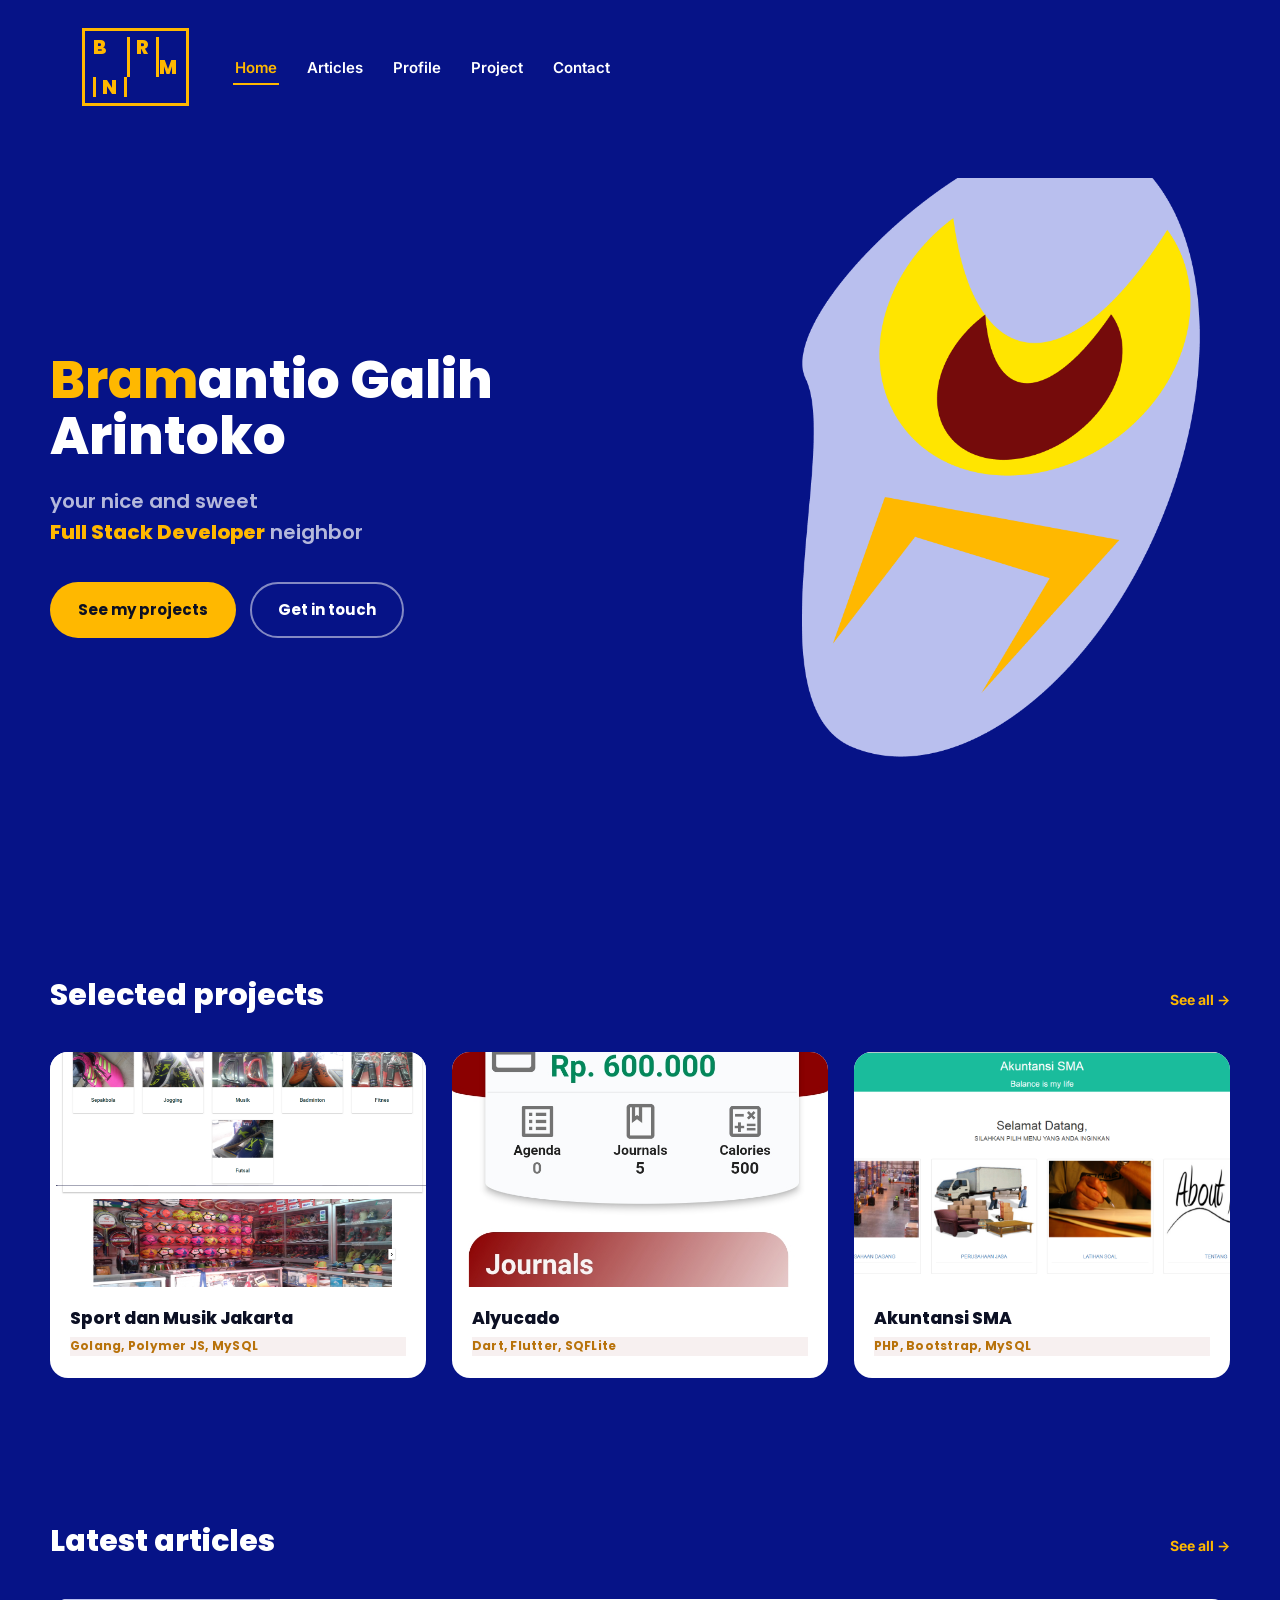
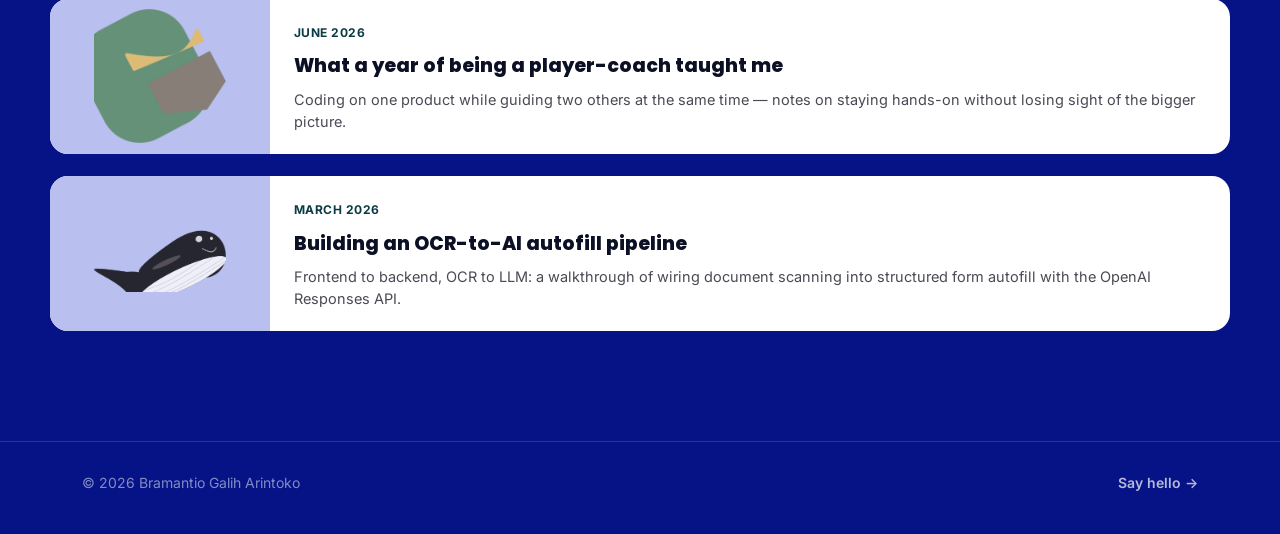
==== index.html @ aebf54bb "Initial portfolio site" ====
<!DOCTYPE html>
<html lang="en">
<head>
<meta charset="UTF-8" />
<meta name="viewport" content="width=device-width, initial-scale=1.0" />
<title>Bramantio Galih Arintoko — Full Stack Developer</title>
<meta name="description" content="Portfolio of Bramantio Galih Arintoko, a full stack developer working across Go, PHP, and React." />
<link rel="stylesheet" href="css/style.css" />
</head>
<body data-page="home">

<header class="site-header">
  <nav class="navbar wrap">
    <a class="brand" href="index.html" aria-label="Home">
      <span class="brand-mark">B<span class="t">R</span><br />M<span class="t">N</span></span>
    </a>
    <button class="nav-toggle" aria-label="Toggle menu">☰</button>
    <ul class="nav-links">
      <li><a href="index.html" data-page="home">Home</a></li>
      <li><a href="article.html" data-page="article">Articles</a></li>
      <li><a href="profile.html" data-page="profile">Profile</a></li>
      <li><a href="project.html" data-page="project">Project</a></li>
      <li><a href="contact.html" data-page="contact">Contact</a></li>
    </ul>
  </nav>
</header>

<main>
  <section class="hero wrap">
    <div class="hero-grid">
      <div class="eyebrow-name">
        <h1><span class="accent">Bram</span>antio Galih<br />Arintoko</h1>
        <p class="tagline">your nice and sweet<br /><b>Full Stack Developer</b> neighbor</p>
        <div class="hero-actions">
          <a class="btn btn-primary" href="project.html">See my projects</a>
          <a class="btn btn-outline" href="contact.html">Get in touch</a>
        </div>
      </div>
      <div class="hero-art">
        <img src="assets/dark/home-hero.png" alt="" />
      </div>
    </div>
  </section>

  <section class="section wrap">
    <div class="section-head">
      <h2>Selected projects</h2>
      <a class="see-all" href="project.html">See all &rarr;</a>
    </div>
    <div class="grid-3" id="home-projects"></div>
  </section>

  <section class="section wrap">
    <div class="section-head">
      <h2>Latest articles</h2>
      <a class="see-all" href="article.html">See all &rarr;</a>
    </div>
    <div class="article-list" id="home-articles"></div>
  </section>
</main>

<footer class="site-footer">
  <div class="wrap">
    <span>&copy; 2026 Bramantio Galih Arintoko</span>
    <a href="contact.html">Say hello →</a>
  </div>
</footer>

<script src="js/data.js"></script>
<script src="js/main.js"></script>
<script>
  const homeProjects = document.getElementById("home-projects");
  PROJECTS.slice(0, 3).forEach((p) => {
    homeProjects.innerHTML += `
      <a class="card" href="project-detail.html?id=${p.id}">
        <div class="card-media"><img src="${p.cover}" alt="${p.name}" /></div>
        <div class="card-body">
          <h3>${p.name}</h3>
          <p class="card-stack">${p.stack}</p>
        </div>
      </a>`;
  });

  const homeArticles = document.getElementById("home-articles");
  ARTICLES.slice(0, 2).forEach((a) => {
    homeArticles.innerHTML += `
      <a class="article-row" href="article-detail.html?id=${a.id}">
        <div class="thumb"><img src="${a.thumb}" alt="" /></div>
        <div class="content">
          <span class="date">${a.date}</span>
          <h3>${a.title}</h3>
          <p class="excerpt">${a.excerpt}</p>
        </div>
      </a>`;
  });
</script>
</body>
</html>
---- css/style.css ----
/* ============================================================
   Bramantio Galih Arintoko — Portfolio (Dark Theme)
   Palette sampled directly from the HB mockups
   ============================================================ */

@import url('https://fonts.googleapis.com/css2?family=Poppins:wght@400;500;600;700;800&family=Inter:wght@400;500;600&display=swap');

:root {
  --bg: #061387;
  --bg-soft: #0a1a9c;
  --card: #ffffff;
  --ink: #0c1024;
  --paper: #f4efe4;
  --lavender: #b9bfee;
  --yellow: #ffe500;
  --maroon: #750b0b;
  --orange: #ffb800;
  --sage: #517a77;
  --sage-dark: #0c3b46;
  --white: #ffffff;
  --white-70: rgba(255, 255, 255, 0.7);
  --white-50: rgba(255, 255, 255, 0.5);
  --border: rgba(255, 255, 255, 0.14);

  --font-display: 'Poppins', 'Inter', system-ui, sans-serif;
  --font-body: 'Inter', system-ui, sans-serif;

  --maxw: 1180px;
  --radius: 18px;
}

* { box-sizing: border-box; }

html { scroll-behavior: smooth; }

body {
  margin: 0;
  background: var(--bg);
  color: var(--white);
  font-family: var(--font-body);
  line-height: 1.55;
  -webkit-font-smoothing: antialiased;
}

img { max-width: 100%; display: block; }

a { color: inherit; text-decoration: none; }

h1, h2, h3, h4 {
  font-family: var(--font-display);
  font-weight: 800;
  margin: 0;
  color: var(--white);
}

p { margin: 0; }

.wrap {
  max-width: var(--maxw);
  margin: 0 auto;
  padding: 0 32px;
}

:focus-visible {
  outline: 3px solid var(--orange);
  outline-offset: 3px;
}

@media (prefers-reduced-motion: reduce) {
  * { animation-duration: 0.001ms !important; transition-duration: 0.001ms !important; }
}

/* ---------------- Navbar ---------------- */

.site-header {
  padding: 28px 0 12px;
}

.navbar {
  display: flex;
  align-items: center;
  gap: 44px;
}

.brand {
  display: flex;
  align-items: flex-end;
  gap: 2px;
  flex-shrink: 0;
}

.brand-mark {
  display: grid;
  grid-template-columns: auto auto auto;
  font-family: var(--font-display);
  font-weight: 800;
  font-size: 20px;
  line-height: 1;
  border: 3px solid var(--orange);
  padding: 6px 8px;
  color: var(--orange);
  letter-spacing: 1px;
}

.brand-mark span.t { color: var(--orange); border-left: 3px solid var(--orange); border-right: 3px solid var(--orange); padding: 0 6px; }

.nav-links {
  display: flex;
  align-items: center;
  gap: 26px;
  list-style: none;
  margin: 0;
  padding: 0;
  flex-wrap: wrap;
}

.nav-links a {
  font-weight: 600;
  font-size: 15px;
  color: var(--white);
  padding: 6px 2px;
  border-bottom: 2px solid transparent;
  transition: color .15s ease, border-color .15s ease;
}

.nav-links a:hover { color: var(--orange); }

.nav-links a.active {
  color: var(--orange);
  border-color: var(--orange);
}

.nav-toggle {
  display: none;
  margin-left: auto;
  background: none;
  border: 2px solid var(--white);
  color: var(--white);
  border-radius: 8px;
  width: 40px;
  height: 40px;
  font-size: 18px;
  cursor: pointer;
}

@media (max-width: 760px) {
  .wrap { padding: 0 20px; }
  .nav-toggle { display: block; }
  .nav-links {
    display: none;
    width: 100%;
    flex-direction: column;
    align-items: flex-start;
    gap: 14px;
    padding: 18px 0 6px;
  }
  .nav-links.open { display: flex; }
  .navbar { flex-wrap: wrap; gap: 16px; }
}

/* ---------------- Hero / Home ---------------- */

.hero {
  position: relative;
  padding: 60px 0 90px;
  overflow: hidden;
}

.hero-grid {
  display: grid;
  grid-template-columns: 1fr 1fr;
  align-items: center;
  gap: 24px;
}

.eyebrow-name h1 {
  font-size: clamp(34px, 5vw, 52px);
  line-height: 1.08;
}

.eyebrow-name .accent { color: var(--orange); }

.tagline {
  margin-top: 22px;
  font-family: var(--font-display);
  font-weight: 600;
  font-size: 20px;
  color: var(--white-70);
}

.tagline b { color: var(--orange); font-weight: 800; }

.hero-actions {
  margin-top: 34px;
  display: flex;
  gap: 14px;
  flex-wrap: wrap;
}

.hero-art {
  position: relative;
  min-height: 320px;
}

.hero-art img {
  width: 100%;
  max-width: 560px;
  margin-left: auto;
}

@media (max-width: 860px) {
  .hero-grid { grid-template-columns: 1fr; }
  .hero-art { order: -1; min-height: 220px; }
  .hero-art img { max-width: 320px; margin: 0 auto; }
}

/* ---------------- Buttons ---------------- */

.btn {
  display: inline-flex;
  align-items: center;
  gap: 8px;
  font-family: var(--font-display);
  font-weight: 700;
  font-size: 15px;
  padding: 14px 26px;
  border-radius: 100px;
  cursor: pointer;
  border: 2px solid transparent;
  transition: transform .15s ease, opacity .15s ease;
}

.btn:hover { transform: translateY(-2px); }

.btn-primary { background: var(--orange); color: var(--ink); }
.btn-outline { background: transparent; color: var(--white); border-color: var(--white-50); }
.btn-outline:hover { border-color: var(--orange); color: var(--orange); }

/* ---------------- Section heading ---------------- */

.section {
  padding: 70px 0;
}

.section-head {
  display: flex;
  align-items: baseline;
  justify-content: space-between;
  gap: 16px;
  margin-bottom: 34px;
  flex-wrap: wrap;
}

.section-head h2 {
  font-size: 30px;
}

.section-head .see-all {
  font-weight: 700;
  color: var(--orange);
  font-size: 14px;
}

/* ---------------- Project grid / cards ---------------- */

.grid-3 {
  display: grid;
  grid-template-columns: repeat(3, 1fr);
  gap: 26px;
}

@media (max-width: 900px) {
  .grid-3 { grid-template-columns: repeat(2, 1fr); }
}
@media (max-width: 600px) {
  .grid-3 { grid-template-columns: 1fr; }
}

.card {
  background: var(--card);
  border-radius: var(--radius);
  overflow: hidden;
  color: var(--ink);
  display: block;
  transition: transform .18s ease, box-shadow .18s ease;
}

.card:hover {
  transform: translateY(-6px);
  box-shadow: 0 18px 40px rgba(0,0,0,0.35);
}

.card-media {
  aspect-ratio: 16/10;
  overflow: hidden;
  background: var(--paper);
}

.card-media img { width: 100%; height: 100%; object-fit: cover; }

.card-body { padding: 18px 20px 22px; }

.card-body h3 {
  font-size: 17px;
  color: var(--ink);
  margin-bottom: 6px;
}

.card-stack {
  font-family: var(--font-display);
  font-weight: 700;
  font-size: 12px;
  letter-spacing: .02em;
  color: var(--orange);
  background: rgba(117,11,11,0.06);
}

.card-stack {
  color: #b8720a;
}

/* ---------------- Project detail ---------------- */

.detail-header {
  padding: 40px 0 20px;
}

.detail-header .stack-pill {
  display: inline-block;
  font-family: var(--font-display);
  font-weight: 700;
  font-size: 13px;
  color: var(--ink);
  background: var(--orange);
  padding: 6px 14px;
  border-radius: 100px;
  margin-top: 14px;
}

.detail-header p.desc {
  margin-top: 18px;
  max-width: 640px;
  color: var(--white-70);
  font-size: 16px;
}

.gallery {
  display: grid;
  grid-template-columns: repeat(2, 1fr);
  gap: 22px;
  margin-top: 20px;
}

@media (max-width: 700px) {
  .gallery { grid-template-columns: 1fr; }
}

.gallery figure {
  margin: 0;
  background: var(--card);
  border-radius: var(--radius);
  overflow: hidden;
}

.gallery img { width: 100%; }

.gallery figcaption {
  padding: 12px 16px;
  color: var(--ink);
  font-weight: 600;
  font-size: 14px;
}

.back-link {
  display: inline-flex;
  align-items: center;
  gap: 8px;
  font-weight: 700;
  color: var(--white-70);
  margin-bottom: 18px;
}
.back-link:hover { color: var(--orange); }

/* ---------------- Article ---------------- */

.article-list {
  display: grid;
  gap: 22px;
}

.article-row {
  display: grid;
  grid-template-columns: 220px 1fr;
  gap: 24px;
  background: var(--card);
  border-radius: var(--radius);
  overflow: hidden;
  color: var(--ink);
}

.article-row .thumb {
  background: var(--lavender);
  min-height: 150px;
  display: flex;
  align-items: center;
  justify-content: center;
}

.article-row .thumb img { width: 60%; }

.article-row .content { padding: 20px 22px 20px 0; }

.article-row .date {
  font-size: 12px;
  font-weight: 700;
  color: var(--sage-dark);
  text-transform: uppercase;
  letter-spacing: .04em;
}

.article-row h3 { color: var(--ink); font-size: 19px; margin: 8px 0 8px; }

.article-row p.excerpt { color: #4a4a55; font-size: 14.5px; }

@media (max-width: 640px) {
  .article-row { grid-template-columns: 1fr; }
  .article-row .content { padding: 16px 18px 20px; }
}

.article-detail .meta {
  color: var(--white-50);
  font-size: 14px;
  font-weight: 600;
  margin-top: 10px;
}

.article-body {
  max-width: 700px;
  margin-top: 30px;
  color: var(--white-70);
  font-size: 16.5px;
}

.article-body p { margin-bottom: 18px; }

.article-body h3 {
  color: var(--white);
  margin: 30px 0 12px;
  font-size: 20px;
}

/* ---------------- Contact ---------------- */

.contact-grid {
  display: grid;
  grid-template-columns: 1fr 1fr;
  gap: 50px;
  align-items: start;
}

@media (max-width: 800px) {
  .contact-grid { grid-template-columns: 1fr; }
}

.contact-info h2 { font-size: 32px; margin-bottom: 16px; }
.contact-info p { color: var(--white-70); font-size: 16px; margin-bottom: 26px; }

.contact-channels {
  display: grid;
  gap: 14px;
}

.contact-channels a {
  display: flex;
  align-items: center;
  gap: 12px;
  font-weight: 600;
  color: var(--white);
  padding: 12px 0;
  border-bottom: 1px solid var(--border);
}
.contact-channels a:hover { color: var(--orange); }

.form-card {
  background: var(--card);
  border-radius: var(--radius);
  padding: 30px;
  color: var(--ink);
}

.field { margin-bottom: 18px; }

.field label {
  display: block;
  font-weight: 700;
  font-size: 13px;
  margin-bottom: 8px;
  color: #444;
}

.field input, .field textarea {
  width: 100%;
  border: 1.5px solid #e3e0d6;
  border-radius: 10px;
  padding: 12px 14px;
  font-family: var(--font-body);
  font-size: 15px;
  background: #fbfaf6;
}

.field textarea { min-height: 120px; resize: vertical; }

.field input:focus, .field textarea:focus {
  outline: none;
  border-color: var(--orange);
}

.form-card .btn-primary { width: 100%; justify-content: center; border: none; }

.success-state {
  text-align: center;
  padding: 40px 10px;
}

.success-state .icon {
  width: 70px; height: 70px;
  border-radius: 50%;
  background: var(--orange);
  color: var(--ink);
  display: flex; align-items: center; justify-content: center;
  font-size: 32px;
  margin: 0 auto 20px;
}

.success-state h3 { color: var(--ink); font-size: 20px; margin-bottom: 8px; }
.success-state p { color: #555; }

.hidden { display: none !important; }

/* ---------------- Profile ---------------- */

.profile-hero {
  position: relative;
  padding: 50px 0 40px;
}

.profile-illustration {
  position: relative;
  min-height: 260px;
}

.profile-illustration img {
  max-width: 420px;
  margin-left: auto;
  margin-right: 60px;
}

.profile-body {
  display: grid;
  grid-template-columns: 1.1fr 1fr;
  gap: 50px;
  align-items: start;
}

@media (max-width: 860px) {
  .profile-body { grid-template-columns: 1fr; }
  .profile-illustration img { margin: 0 auto; }
}

.profile-photo {
  border-radius: var(--radius);
  overflow: hidden;
  border: 4px solid var(--orange);
  aspect-ratio: 3/4;
}

.profile-photo img {
  width: 100%;
  height: 100%;
  object-fit: cover;
  object-position: top center;
}

.profile-text p { color: var(--white-70); font-size: 16px; margin-bottom: 16px; }

.skill-groups {
  display: grid;
  gap: 22px;
  margin-top: 10px;
}

.skill-group h4 {
  font-size: 14px;
  color: var(--orange);
  text-transform: uppercase;
  letter-spacing: .05em;
  margin-bottom: 10px;
}

.skill-tags {
  display: flex;
  flex-wrap: wrap;
  gap: 8px;
}

.skill-tags span {
  background: rgba(255,255,255,0.08);
  border: 1px solid var(--border);
  padding: 7px 14px;
  border-radius: 100px;
  font-size: 13px;
  font-weight: 600;
}

/* ---------------- Footer ---------------- */

.site-footer {
  border-top: 1px solid var(--border);
  padding: 30px 0 40px;
  margin-top: 40px;
}

.site-footer .wrap {
  display: flex;
  justify-content: space-between;
  align-items: center;
  flex-wrap: wrap;
  gap: 14px;
  color: var(--white-50);
  font-size: 14px;
}

.site-footer a { font-weight: 600; color: var(--white-70); }
.site-footer a:hover { color: var(--orange); }
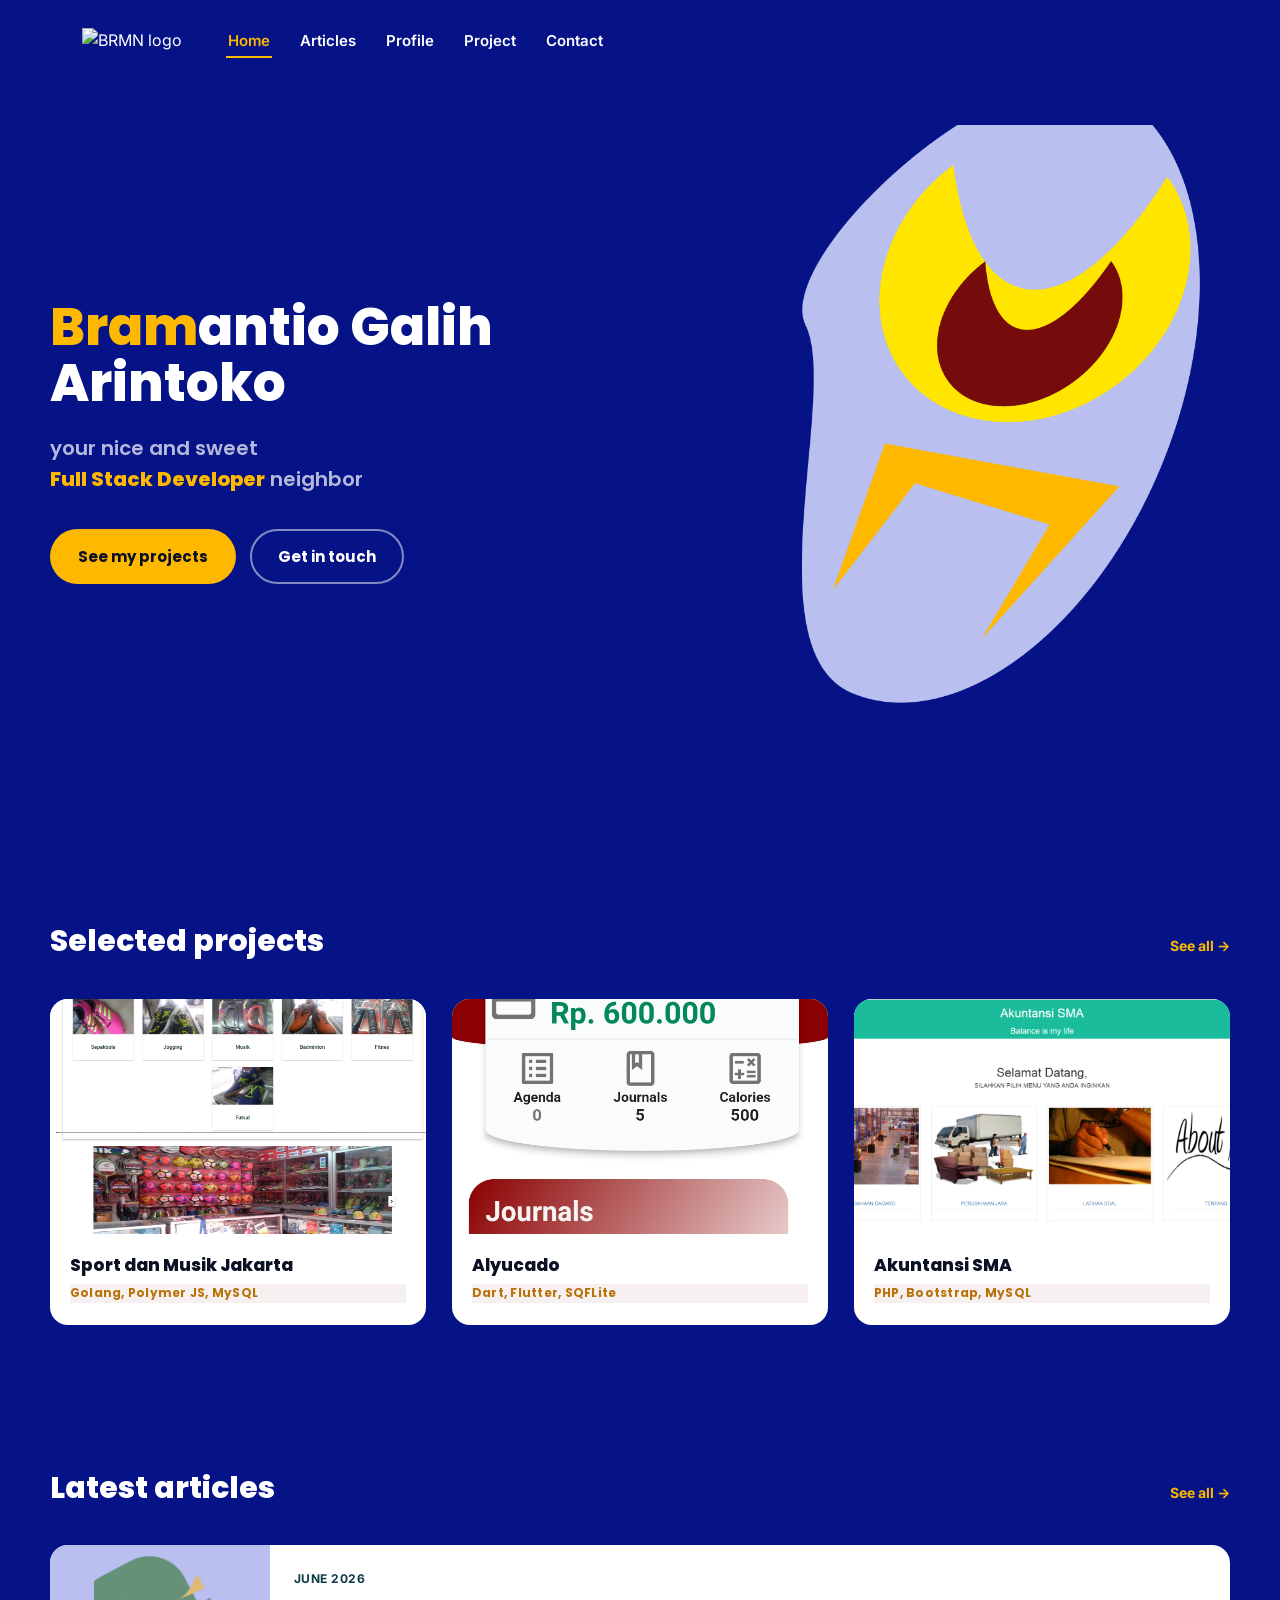
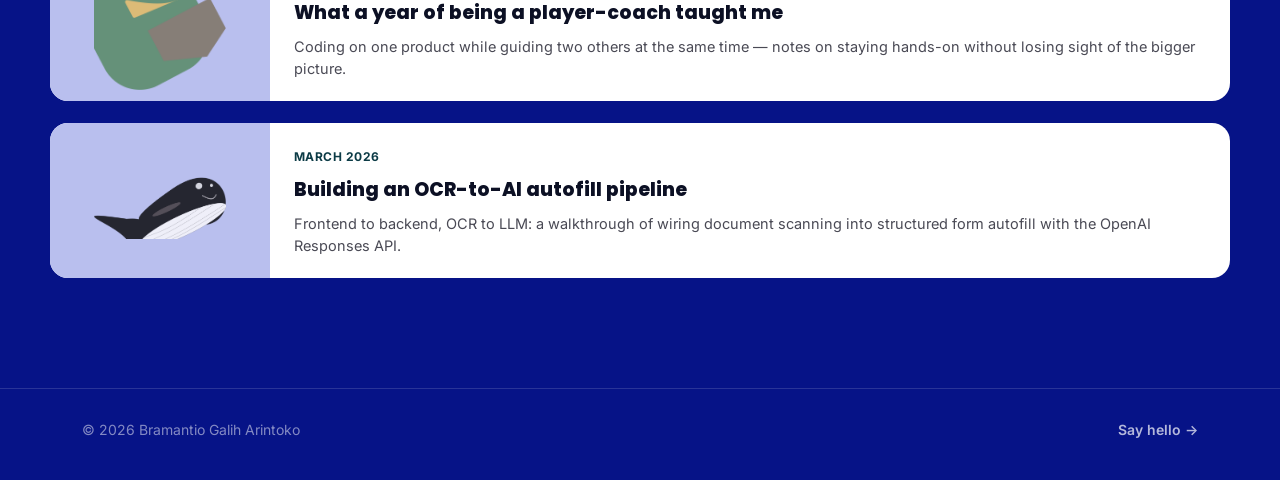
==== commit 0734ad72: "formspree add" ====
--- a/index.html
+++ b/index.html
@@ -12,7 +12,7 @@
 <header class="site-header">
   <nav class="navbar wrap">
     <a class="brand" href="index.html" aria-label="Home">
-      <span class="brand-mark">B<span class="t">R</span><br />M<span class="t">N</span></span>
+      <img src="assets/logo.png" alt="BRMN logo" class="brand-logo" />
     </a>
     <button class="nav-toggle" aria-label="Toggle menu">☰</button>
     <ul class="nav-links">
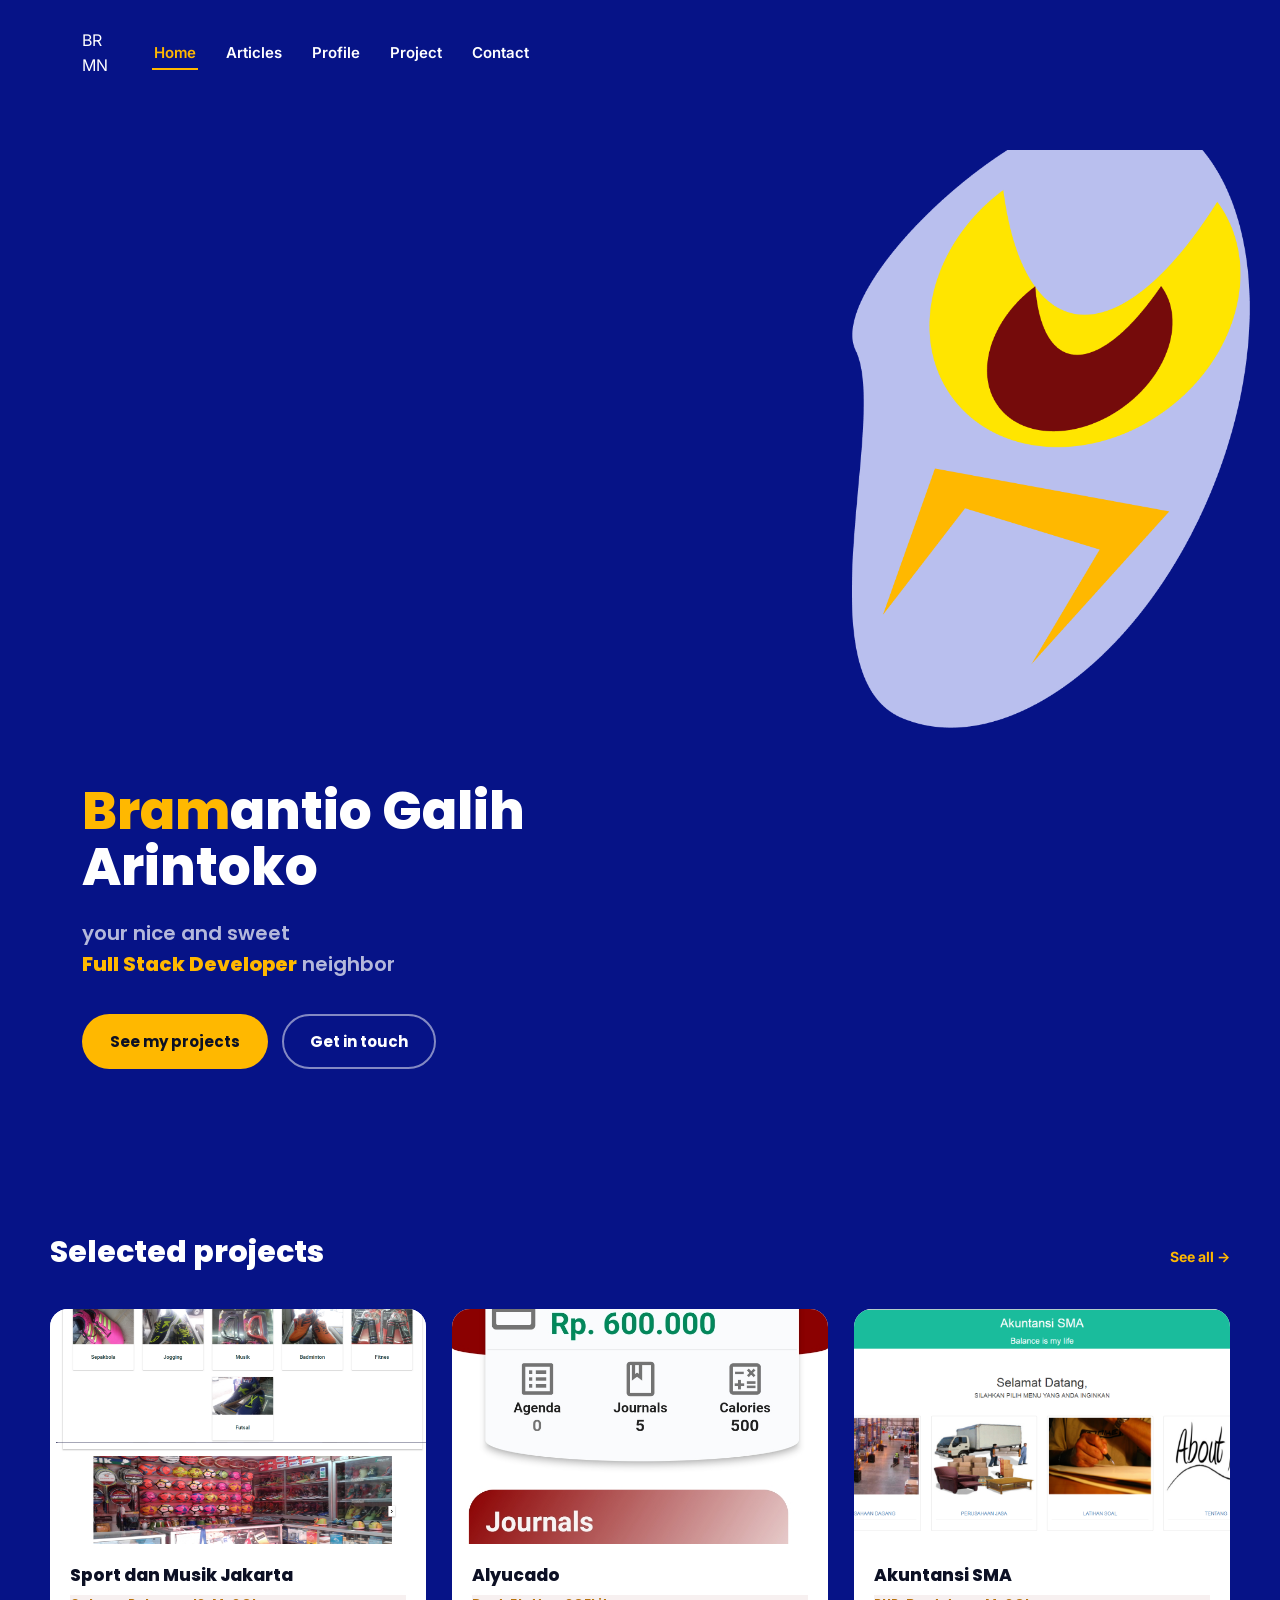
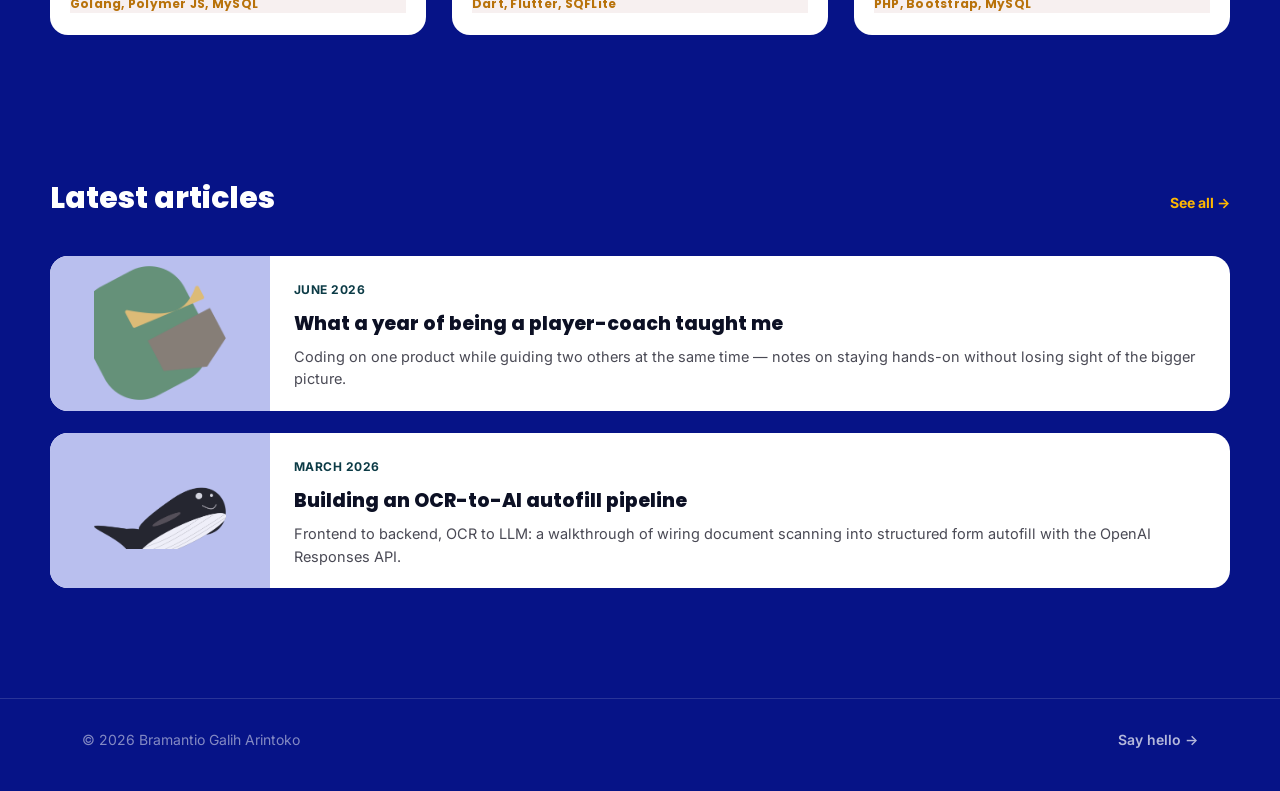
==== commit 1ee20749: "fix design like real" ====
--- a/index.html
+++ b/index.html
@@ -12,7 +12,7 @@
 <header class="site-header">
   <nav class="navbar wrap">
     <a class="brand" href="index.html" aria-label="Home">
-      <img src="assets/logo.png" alt="BRMN logo" class="brand-logo" />
+      <span class="brand-mark">B<span class="t">R</span><br />M<span class="t">N</span></span>
     </a>
     <button class="nav-toggle" aria-label="Toggle menu">☰</button>
     <ul class="nav-links">
@@ -26,18 +26,20 @@
 </header>
 
 <main>
-  <section class="hero wrap">
-    <div class="hero-grid">
-      <div class="eyebrow-name">
-        <h1><span class="accent">Bram</span>antio Galih<br />Arintoko</h1>
-        <p class="tagline">your nice and sweet<br /><b>Full Stack Developer</b> neighbor</p>
-        <div class="hero-actions">
-          <a class="btn btn-primary" href="project.html">See my projects</a>
-          <a class="btn btn-outline" href="contact.html">Get in touch</a>
+  <section class="hero">
+    <div class="hero-art">
+      <img src="assets/dark/home-hero.png" alt="" />
+    </div>
+    <div class="wrap">
+      <div class="hero-grid">
+        <div class="eyebrow-name">
+          <h1><span class="accent">Bram</span>antio Galih<br />Arintoko</h1>
+          <p class="tagline">your nice and sweet<br /><b>Full Stack Developer</b> neighbor</p>
+          <div class="hero-actions">
+            <a class="btn btn-primary" href="project.html">See my projects</a>
+            <a class="btn btn-outline" href="contact.html">Get in touch</a>
+          </div>
         </div>
-      </div>
-      <div class="hero-art">
-        <img src="assets/dark/home-hero.png" alt="" />
       </div>
     </div>
   </section>
@@ -95,4 +97,4 @@
   });
 </script>
 </body>
-</html>
+</html>
--- a/css/style.css
+++ b/css/style.css
@@ -84,25 +84,14 @@
 
 .brand {
   display: flex;
-  align-items: flex-end;
-  gap: 2px;
+  align-items: center;
   flex-shrink: 0;
 }
 
-.brand-mark {
-  display: grid;
-  grid-template-columns: auto auto auto;
-  font-family: var(--font-display);
-  font-weight: 800;
-  font-size: 20px;
-  line-height: 1;
-  border: 3px solid var(--orange);
-  padding: 6px 8px;
-  color: var(--orange);
-  letter-spacing: 1px;
-}
-
-.brand-mark span.t { color: var(--orange); border-left: 3px solid var(--orange); border-right: 3px solid var(--orange); padding: 0 6px; }
+.brand-logo {
+  height: 52px;
+  width: auto;
+}
 
 .nav-links {
   display: flex;
@@ -540,19 +529,22 @@
 /* ---------------- Profile ---------------- */
 
 .profile-hero {
-  position: relative;
-  padding: 50px 0 40px;
+  padding: 18px 0 0;
 }
 
 .profile-illustration {
-  position: relative;
-  min-height: 260px;
+  display: flex;
+  justify-content: flex-end;
 }
 
 .profile-illustration img {
-  max-width: 420px;
-  margin-left: auto;
-  margin-right: 60px;
+  height: 90px;
+  width: auto;
+  opacity: 0.85;
+}
+
+@media (max-width: 860px) {
+  .profile-illustration { display: none; }
 }
 
 .profile-body {
@@ -560,6 +552,8 @@
   grid-template-columns: 1.1fr 1fr;
   gap: 50px;
   align-items: start;
+  position: relative;
+  z-index: 1;
 }
 
 @media (max-width: 860px) {
@@ -631,4 +625,4 @@
 }
 
 .site-footer a { font-weight: 600; color: var(--white-70); }
-.site-footer a:hover { color: var(--orange); }
+.site-footer a:hover { color: var(--orange); }
